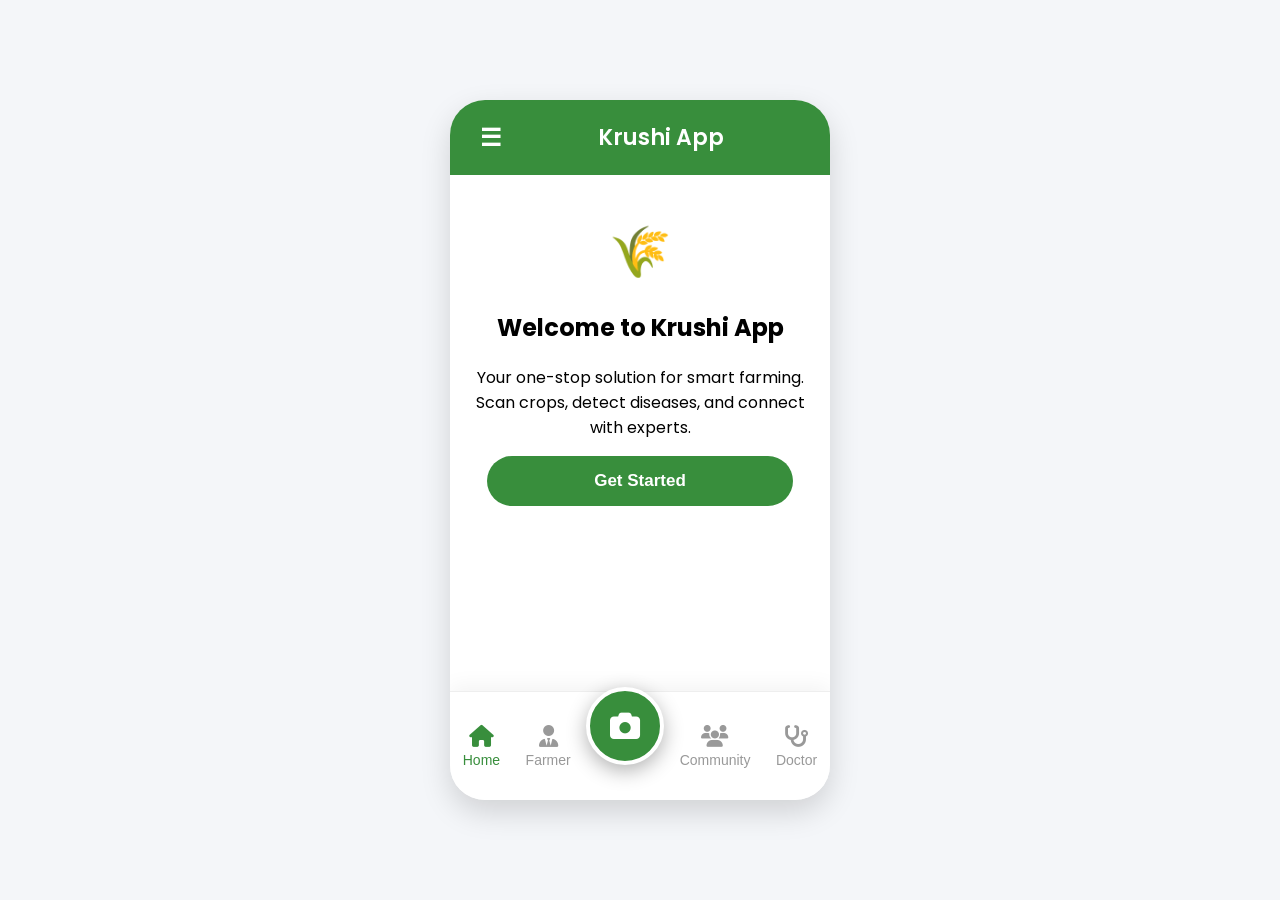
==== index1.html @ 46834856 "Added" ====
<!DOCTYPE html>
<html lang="en">
<head>
  <meta charset="UTF-8">
  <meta name="viewport" content="width=device-width, initial-scale=1.0">
  <title>Krushi App</title>
  <link rel="preconnect" href="https://fonts.googleapis.com">
  <link rel="preconnect" href="https://fonts.gstatic.com" crossorigin>
  <link href="https://fonts.googleapis.com/css2?family=Poppins:wght@400;500;600;700&display=swap" rel="stylesheet">
  <link rel="stylesheet" href="https://cdnjs.cloudflare.com/ajax/libs/font-awesome/6.4.0/css/all.min.css">
  <style>
    :root {
      --primary-green: #388E3C;
      --secondary-green: #8BC34A;
      --light-green: #E8F5E9;
      --text-dark: #333;
      --text-light: #fff;
      --bg-light: #f4f6f9;
      --card-bg: #fff;
    }
    body {
      font-family: 'Poppins', sans-serif;
      margin: 0;
      padding: 0;
      background: var(--bg-light);
      display: flex;
      justify-content: center;
      align-items: center;
      min-height: 100vh;
    }
    .phone {
      width: 380px;
      height: 700px;
      background: var(--card-bg);
      border-radius: 35px;
      box-shadow: 0 12px 30px rgba(0,0,0,0.15);
      overflow: hidden;
      display: flex;
      flex-direction: column;
      position: relative;
    }
    header {
      background: var(--primary-green);
      color: var(--text-light);
      text-align: center;
      padding: 20px;
      font-size: 22px;
      font-weight: 600;
      display: flex;
      align-items: center;
      justify-content: space-between;
      gap: 10px;
      transition: background 0.3s ease-in-out;
    }
    header .menu-icon {
        font-size: 24px;
        cursor: pointer;
        padding-left: 10px;
    }
    header .app-title {
        flex-grow: 1;
        text-align: center;
    }
    .content {
      flex: 1;
      padding: 20px;
      text-align: center;
      overflow-y: auto;
      -webkit-overflow-scrolling: touch;
    }
    .logo {
      font-size: 50px;
      margin: 20px 0;
      color: var(--primary-green);
    }
    .btn {
      display: block;
      width: 90%;
      margin: 15px auto;
      padding: 15px;
      background: var(--primary-green);
      color: var(--text-light);
      font-size: 17px;
      font-weight: 600;
      border: none;
      border-radius: 30px;
      cursor: pointer;
      transition: background 0.3s, transform 0.2s;
    }
    .btn:hover {
      background: #2E7D32;
      transform: translateY(-2px);
    }
    .btn-secondary {
      background: var(--secondary-green);
    }
    .btn-secondary:hover {
      background: #7CB342;
    }
    .btn-icon {
      font-size: 20px;
      margin-right: 10px;
    }
    .options {
      display: grid;
      grid-template-columns: 1fr 1fr;
      gap: 20px;
      margin-top: 25px;
    }
    .option-box {
      background: var(--light-green);
      padding: 25px 15px;
      border-radius: 20px;
      font-weight: 600;
      cursor: pointer;
      box-shadow: 0 4px 10px rgba(0,0,0,0.05);
      transition: transform 0.2s, box-shadow 0.2s;
      color: var(--text-dark);
    }
    .option-box:hover {
      transform: translateY(-5px);
      box-shadow: 0 6px 15px rgba(0,0,0,0.1);
    }
    .option-box i {
      font-size: 36px;
      color: var(--primary-green);
      margin-bottom: 10px;
    }
    .card {
      background: var(--card-bg);
      padding: 20px;
      border-radius: 15px;
      margin: 15px 0;
      text-align: left;
      box-shadow: 0 4px 15px rgba(0,0,0,0.08);
      color: var(--text-dark);
    }
    .card h4 {
        margin-top: 0;
        margin-bottom: 8px;
        color: var(--primary-green);
    }
    .nav {
      display: flex;
      justify-content: space-around;
      align-items: center;
      padding: 15px 0;
      border-top: 1px solid #eee;
      background: var(--card-bg);
      box-shadow: 0 -5px 20px rgba(0,0,0,0.05);
      position: relative;
      z-index: 5;
    }
    .nav button {
      background: none;
      border: none;
      font-size: 20px;
      cursor: pointer;
      color: #999;
      transition: color 0.3s;
      padding: 10px;
      display: flex;
      flex-direction: column;
      align-items: center;
      gap: 5px;
      font-size: 14px;
      font-weight: 500;
    }
    .nav button i {
        font-size: 22px;
    }
    .nav button:hover, .nav button.active {
      color: var(--primary-green);
    }
    .scanner-btn {
        background: var(--primary-green);
        width: 70px;
        height: 70px;
        border-radius: 50%;
        color: white;
        font-size: 30px;
        display: flex;
        align-items: center;
        justify-content: center;
        cursor: pointer;
        box-shadow: 0 6px 20px rgba(0,0,0,0.3);
        border: 4px solid white;
        animation: pulse 2s infinite;
        z-index: 10;
        transform: translateY(-20px);
    }
    @keyframes pulse {
      0% { box-shadow: 0 0 0 0 rgba(56, 142, 60, 0.5); }
      70% { box-shadow: 0 0 0 20px rgba(56, 142, 60, 0); }
      100% { box-shadow: 0 0 0 0 rgba(56, 142, 60, 0); }
    }
    .section-title {
        font-size: 24px;
        font-weight: 600;
        color: var(--primary-green);
        margin-bottom: 20px;
    }
    .search-bar {
      width: 100%;
      padding: 12px 20px;
      border-radius: 30px;
      border: 1px solid #ddd;
      font-size: 16px;
      margin-bottom: 20px;
      background-color: #f9f9f9;
      box-shadow: inset 0 1px 3px rgba(0,0,0,0.05);
    }
    .simple-mode-toggle {
        display: block;
        width: 100%;
        margin-bottom: 20px;
        padding: 10px;
        font-size: 14px;
        font-weight: 500;
        color: #666;
        text-align: center;
    }
    .speech-bubble {
        background: var(--light-green);
        color: var(--primary-green);
        padding: 15px;
        border-radius: 20px;
        position: relative;
        margin-top: 20px;
        text-align: center;
        animation: fadeIn 0.5s;
        font-weight: 500;
    }
    .speech-bubble::before {
        content: '';
        position: absolute;
        top: -10px;
        left: 50%;
        transform: translateX(-50%);
        border-left: 10px solid transparent;
        border-right: 10px solid transparent;
        border-bottom: 10px solid var(--light-green);
    }
    .proximity-banner {
        background: #DCEDC8;
        padding: 15px;
        border-radius: 15px;
        margin-bottom: 20px;
        color: #33691E;
        font-weight: 600;
        font-size: 14px;
        display: flex;
        justify-content: space-around;
        align-items: center;
        box-shadow: 0 4px 8px rgba(0,0,0,0.05);
    }
    .proximity-banner span {
        display: block;
        font-size: 18px;
        font-weight: 700;
        margin-top: 5px;
    }
    @keyframes fadeIn {
        from { opacity: 0; }
        to { opacity: 1; }
    }
    
    /* Sidebar styles */
    .sidebar {
        height: 100%;
        width: 0;
        position: absolute;
        z-index: 20;
        top: 0;
        left: 0;
        background-color: var(--card-bg);
        overflow-x: hidden;
        transition: 0.5s;
        padding-top: 60px;
        box-shadow: 5px 0 25px rgba(0,0,0,0.1);
    }
    .sidebar a {
        padding: 15px 25px;
        text-decoration: none;
        font-size: 18px;
        color: var(--text-dark);
        display: block;
        transition: 0.3s;
        font-weight: 600;
    }
    .sidebar a:hover {
        background-color: var(--light-green);
        color: var(--primary-green);
    }
    .sidebar .closebtn {
        position: absolute;
        top: 15px;
        right: 25px;
        font-size: 36px;
        margin-left: 50px;
    }
    .sidebar-header {
        padding: 20px;
        text-align: center;
        border-bottom: 1px solid #eee;
        margin-bottom: 20px;
    }
    .sidebar-header h3 {
        margin: 0;
        color: var(--primary-green);
    }

    /* Scanner View styles */
    .scanner-view {
        position: absolute;
        top: 0;
        left: 0;
        width: 100%;
        height: 100%;
        background-color: #000;
        display: flex;
        flex-direction: column;
        justify-content: center;
        align-items: center;
        z-index: 10;
        color: white;
        text-align: center;
    }
    .scanner-camera-feed {
        width: 100%;
        height: 100%;
        background-color: #222; /* Placeholder for camera feed */
        position: relative;
    }
    .scanner-window {
        position: absolute;
        top: 50%;
        left: 50%;
        transform: translate(-50%, -50%);
        width: 80%;
        height: 400px;
        border: 3px solid var(--secondary-green);
        border-radius: 15px;
        box-shadow: 0 0 20px rgba(139, 195, 74, 0.5);
        overflow: hidden;
    }
    .scanner-line {
        width: 100%;
        height: 5px;
        background: linear-gradient(to right, transparent, var(--secondary-green), transparent);
        animation: scan-line 2s linear infinite;
        position: absolute;
        top: 0;
    }
    .shutter-btn {
        position: absolute;
        bottom: 50px;
        left: 50%;
        transform: translateX(-50%);
        background: white;
        width: 70px;
        height: 70px;
        border-radius: 50%;
        display: flex;
        align-items: center;
        justify-content: center;
        cursor: pointer;
        border: 5px solid var(--primary-green);
        box-shadow: 0 0 10px rgba(0,0,0,0.3);
    }
    @keyframes scan-line {
        0% { top: 0; }
        100% { top: 100%; }
    }
    
    /* Scan Result styles */
    .scan-result-section {
        margin-bottom: 25px;
        text-align: left;
    }
    .scan-result-section h4 {
        color: var(--primary-green);
        font-size: 18px;
        margin-bottom: 10px;
        border-bottom: 2px solid var(--light-green);
        padding-bottom: 5px;
    }
    
    /* Simple Mode button grid */
    .simple-mode-options {
        display: grid;
        grid-template-columns: 1fr;
        gap: 15px;
        margin-top: 20px;
    }
    .simple-mode-options .btn {
        margin: 0 auto;
        width: 100%;
    }
  </style>
</head>
<body>

  <div class="phone">
    <div id="sidebar" class="sidebar">
        <a href="javascript:void(0)" class="closebtn" onclick="closeNav()">&times;</a>
        <div class="sidebar-header">
            <i class="fa-solid fa-seedling" style="font-size: 30px;"></i>
            <h3>Krushi App</h3>
        </div>
        <a href="#" onclick="showHome()"><i class="fa-solid fa-house"></i> Home</a>
        <a href="#" onclick="showLogin()"><i class="fa-solid fa-right-to-bracket"></i> Login</a>
        <a href="#" onclick="showFarmer()"><i class="fa-solid fa-user-tie"></i> Farmer Dashboard</a>
        <a href="#" onclick="showDoctor()"><i class="fa-solid fa-stethoscope"></i> Doctor Dashboard</a>
        <a href="#" onclick="showCommunity()"><i class="fa-solid fa-users"></i> Community</a>
        <a href="#" onclick="showCropGuides()"><i class="fa-solid fa-book-open"></i> Crop Guides</a>
        <a href="#" onclick="showMarketplace()"><i class="fa-solid fa-store"></i> Marketplace</a>
    </div>

    <header id="title">
        <span class="menu-icon" onclick="openNav()">&#9776;</span>
        <div class="app-title">Krushi App</div>
    </header>
    <div class="content" id="screen">

      <div id="overview">
        <div class="logo">🌾</div>
        <h2>Welcome to Krushi App</h2>
        <p>Your one-stop solution for smart farming. Scan crops, detect diseases, and connect with experts.</p>
        <button class="btn" onclick="showHome()">Get Started</button>
      </div>

      <div id="home" style="display:none;">
        <div class="proximity-banner">
            <div>
                Farmers Online<br>
                <span>2</span>
            </div>
            <div>
                Doctors Online<br>
                <span>2</span>
            </div>
            <div>
                Range<br>
                <span>5 km</span>
            </div>
        </div>
        <input type="text" placeholder="🔍 Search for crops or solutions..." class="search-bar">
        
        <div class="options">
          <div class="option-box" onclick="showCropGuides()">
            <i class="fa-solid fa-book-open"></i>
            <span>Crop Guides</span>
          </div>
          <div class="option-box" onclick="showMarketplace()">
            <i class="fa-solid fa-store"></i>
            <span>Marketplace</span>
          </div>
          <div class="option-box" onclick="showCommunity()">
            <i class="fa-solid fa-users"></i>
            <span>Community</span>
          </div>
          <div class="option-box" onclick="showAgriNews()">
            <i class="fa-solid fa-newspaper"></i>
            <span>Agri-News</span>
          </div>
        </div>
        <button class="btn" onclick="showSimpleMode()">Simple Mode (Voice)</button>
      </div>
      
      <div id="simpleMode" style="display:none;">
          <div class="section-title">Simple Mode Activated</div>
          <div class="speech-bubble">
              <i class="fa-solid fa-volume-high"></i>
              <p>Welcome, I am your guide. What would you like to do?</p>
          </div>
          <div class="simple-mode-options">
              <button class="btn" onclick="showScanner(); speak('Okay. Please hold the phone steady to scan your crop.');">Scan Crop</button>
              <button class="btn" onclick="speak('Searching for nearby doctors.');">Talk to Doctor</button>
              <button class="btn" onclick="speak('Today\'s weather is sunny with a temperature of 28 degrees Celsius.');">Check Weather</button>
              <button class="btn" onclick="showHome(); speak('Simple mode is now off.');">Exit Simple Mode</button>
          </div>
      </div>

      <div id="login" style="display:none;">
        <div class="section-title">Login As</div>
        <button class="btn" onclick="showFarmer()"><i class="fa-solid fa-user-tie btn-icon"></i>Farmer</button>
        <button class="btn btn-secondary" onclick="showDoctor()"><i class="fa-solid fa-stethoscope btn-icon"></i>Agri Doctor</button>
        <button class="btn" onclick="showHome()"><i class="fa-solid fa-arrow-left btn-icon"></i>Back to Home</button>
      </div>

      <div id="farmer" style="display:none;">
        <div class="section-title">Farmer Dashboard</div>
        <div class="proximity-banner">
            <div>
                My nearby Experts:<br>
                <span>2 Doctors within 5 km</span>
            </div>
        </div>
        <div class="card">
          <h4>Latest Scan:</h4>
          <p><strong>Detected:</strong> Leaf Spot on Wheat</p>
          <p><strong>Suggestion:</strong> Apply a copper-based fungicide. Consult nearby doctor for dosage.</p>
        </div>
        <button class="btn"><i class="fa-solid fa-headset btn-icon"></i>Contact Expert</button>
        <button class="btn btn-secondary" onclick="showHome()"><i class="fa-solid fa-arrow-left btn-icon"></i>Back</button>
      </div>

      <div id="doctor" style="display:none;">
        <div class="section-title">Doctor Dashboard</div>
        <div class="proximity-banner">
            <div>
                Farmers Online:<br>
                <span>2 within 5 km</span>
            </div>
        </div>
        <div class="card">
          <h4>New Consultation Request:</h4>
          <p><strong>Farmer:</strong> Ramesh, Vill. Bori (3 km)</p>
          <p><strong>Problem:</strong> Cotton pest infestation.</p>
          <button class="btn">Accept</button>
        </div>
        <button class="btn" onclick="showHome()"><i class="fa-solid fa-arrow-left btn-icon"></i>Back</button>
      </div>

      <div id="community" style="display:none;">
        <div class="section-title">Farmer Community</div>
        <div class="card">
          <h4>🌾 Ramesh:</h4>
          <p>My tomato leaves are turning yellow. Any tips?</p>
          <small>2 replies</small>
        </div>
        <div class="card">
          <h4>👩‍🌾 Sita:</h4>
          <p>Neem spray worked for me! You can try mixing 10ml in 1 liter of water.</p>
          <small>5 likes</small>
        </div>
        <button class="btn"><i class="fa-solid fa-plus btn-icon"></i>Post New Question</button>
        <button class="btn btn-secondary" onclick="showHome()"><i class="fa-solid fa-arrow-left btn-icon"></i>Back</button>
      </div>

      <div id="scanResult" style="display:none;">
        <div class="section-title">Scan Results</div>
        <div class="card">
            <div class="scan-result-section">
                <h4><i class="fa-solid fa-seedling"></i> Identified Disease</h4>
                <p><strong>Tomato Leaf Curl Virus (ToLCV)</strong></p>
                <p>This is a major viral disease affecting tomato plants, transmitted by whiteflies.</p>
            </div>
            <div class="scan-result-section">
                <h4><i class="fa-solid fa-spray-can"></i> Recommended Pesticides</h4>
                <ul>
                    <li>Neem Oil-based sprays</li>
                    <li>Acetamiprid-based insecticides</li>
                    <li>Spiromesifen for whitefly control</li>
                </ul>
                <a href="#" class="btn btn-secondary" style="width:100%;" onclick="showMarketplace()">Buy Now from Marketplace</a>
            </div>
            <div class="scan-result-section">
                <h4><i class="fa-solid fa-shield-halved"></i> How to Prevent It</h4>
                <ul>
                    <li>Use virus-free seeds and seedlings.</li>
                    <li>Control the whitefly population using neem oil or insecticidal soap.</li>
                    <li>Remove and destroy infected plants immediately to prevent spread.</li>
                </ul>
            </div>
            <div class="scan-result-section">
                <h4><i class="fa-solid fa-bug-slash"></i> Why This Happens</h4>
                <p>The virus is spread by a tiny insect called the **whitefly**. When a whitefly feeds on an infected plant and then moves to a healthy one, it transfers the virus. High temperatures and dry weather can increase whitefly activity.</p>
            </div>
            <div class="scan-result-section">
                <h4><i class="fa-solid fa-user-doctor"></i> Connect with a Doctor</h4>
                <p>Get expert advice from a professional nearby.</p>
                <div class="card" style="padding:10px;">
                    <strong>Dr. Patil</strong> (Agri Specialist)<br>
                    Distance: <strong>1.5 km</strong><br>
                    <a href="tel:+919876543210" class="btn btn-secondary" style="width:100%; margin:10px 0 0;">Call Now</a>
                </div>
            </div>
        </div>
        <button class="btn btn-secondary" onclick="showHome()"><i class="fa-solid fa-arrow-left btn-icon"></i>Back to Home</button>
      </div>

      <div id="cropGuides" style="display:none;">
        <div class="section-title">🌾 Crop Guides</div>
        <input type="text" placeholder="Search guides..." class="search-bar">
        <div class="card">
            <h4>Tomato Cultivation</h4>
            <p>A comprehensive guide on soil, planting, and pest management for tomatoes.</p>
        </div>
        <div class="card">
            <h4>Wheat Harvesting</h4>
            <p>Learn the best practices and modern techniques for a high-yield wheat harvest.</p>
        </div>
        <button class="btn" onclick="showHome()"><i class="fa-solid fa-arrow-left btn-icon"></i>Back</button>
      </div>

      <div id="marketplace" style="display:none;">
        <div class="section-title">🛍️ Marketplace</div>
        <div class="card">
            <h4>Fertilizer: Bio-Grow Organic</h4>
            <p><strong>Price:</strong> ₹500/kg</p>
            <button class="btn">Buy Now</button>
        </div>
        <div class="card">
            <h4>Pest Spray: Neem Oil</h4>
            <p><strong>Price:</strong> ₹250/bottle</p>
            <button class="btn">Buy Now</button>
        </div>
        <button class="btn" onclick="showHome()"><i class="fa-solid fa-arrow-left btn-icon"></i>Back</button>
      </div>

      <div id="agriNews" style="display:none;">
        <div class="section-title">📰 Agri-News</div>
        <div class="card news-card">
            <h5>Govt. announces new subsidy for farmers.</h5>
            <p>The government today launched a new scheme...</p>
        </div>
        <div class="card news-card">
            <h5>Monsoon forecast: Heavy rains expected in South.</h5>
            <p>Farmers in the region are advised to prepare...</p>
        </div>
        <button class="btn" onclick="showHome()"><i class="fa-solid fa-arrow-left btn-icon"></i>Back</button>
      </div>
    </div>

    <div id="scanner" class="scanner-view" style="display:none;">
        <div class="scanner-camera-feed">
            <div class="scanner-window">
                <div class="scanner-line"></div>
            </div>
        </div>
        <button class="shutter-btn" onclick="simulateScan()">
            <i class="fa-solid fa-camera" style="color:var(--primary-green);"></i>
        </button>
    </div>

    <div class="nav">
      <button onclick="showHome()" id="navHome" class="active">
          <i class="fa-solid fa-house"></i>Home
      </button>
      <button onclick="showFarmer()" id="navFarmer">
          <i class="fa-solid fa-user-tie"></i>Farmer
      </button>
      <div class="scanner-btn" onclick="showScanner()">
          <i class="fa fa-camera"></i>
      </div>
      <button onclick="showCommunity()" id="navCommunity">
          <i class="fa-solid fa-users"></i>Community
      </button>
      <button onclick="showDoctor()" id="navDoctor">
          <i class="fa-solid fa-stethoscope"></i>Doctor
      </button>
    </div>
  </div>

  <script>
    let simpleMode = false;
    const synth = window.speechSynthesis;

    function hideAll() {
      document.querySelectorAll("#screen > div").forEach(div => div.style.display = "none");
    }
    
    function speak(text) {
        if (!synth) return;
        const utterance = new SpeechSynthesisUtterance(text);
        utterance.lang = 'en-IN';
        synth.speak(utterance);
    }
    
    function showScreen(id, titleText) {
        hideAll();
        document.getElementById(id).style.display = "block";
        document.querySelector('.app-title').innerText = titleText;
    }
    
    function openNav() {
        document.getElementById("sidebar").style.width = "250px";
    }

    function closeNav() {
        document.getElementById("sidebar").style.width = "0";
    }

    function showHome() { 
        showScreen('home', 'Krushi App'); 
        document.getElementById('scanner').style.display = 'none';
        closeNav();
    }
    function showLogin() { showScreen('login', 'Login'); closeNav(); }
    function showFarmer() { showScreen('farmer', 'Farmer Dashboard'); closeNav(); }
    function showDoctor() { showScreen('doctor', 'Doctor Dashboard'); closeNav(); }
    function showCommunity() { showScreen('community', 'Community'); closeNav(); }
    function showCropGuides() { showScreen('cropGuides', 'Crop Guides'); closeNav(); }
    function showMarketplace() { showScreen('marketplace', 'Marketplace'); closeNav(); }
    function showAgriNews() { showScreen('agriNews', 'Agri-News'); closeNav(); }

    function showSimpleMode() { 
        simpleMode = true;
        showScreen('simpleMode', 'Simple Mode');
        closeNav();
        speak("Welcome, I am your guide. What would you like to do?");
    }
    
    function showScanner() {
        hideAll();
        document.getElementById('scanner').style.display = 'flex';
        document.querySelector('.app-title').innerText = 'Crop Scanner';
        closeNav();
    }

    function simulateScan() {
        // Simulate scanning process
        const shutterBtn = document.querySelector('.shutter-btn');
        shutterBtn.innerHTML = '<i class="fa-solid fa-spinner fa-spin" style="color:var(--primary-green);"></i>';
        
        if (simpleMode) {
            speak("Scanning complete. Analyzing the image. This might take a few seconds.");
        }

        setTimeout(() => {
            // Hide the scanner and show the results
            document.getElementById('scanner').style.display = 'none';
            showScreen('scanResult', 'Scan Results');
            if (simpleMode) {
                speak("Scan results are ready. We have identified a disease. Would you like to know more about it, or connect with a doctor?");
            }
        }, 3000); // 3-second delay
    }

    // Initial load
    document.addEventListener('DOMContentLoaded', () => {
        showScreen('overview', 'Krushi App');
    });

  </script>

</body>
</html>
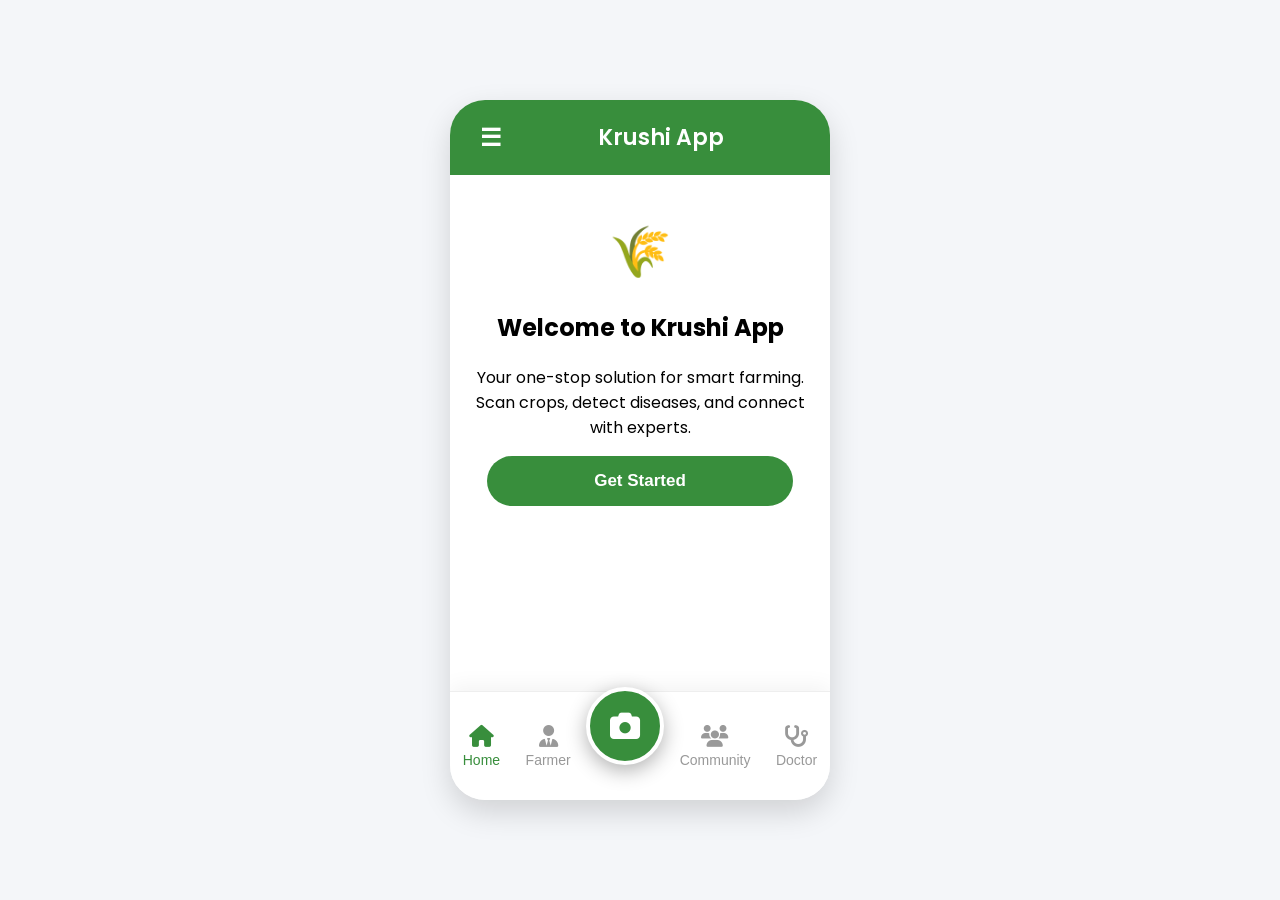
==== commit c97bccdd: "Update index1.html" ====
--- a/index1.html
+++ b/index1.html
@@ -737,4 +737,4 @@
   </script>
 
 </body>
-</html>+</html>
